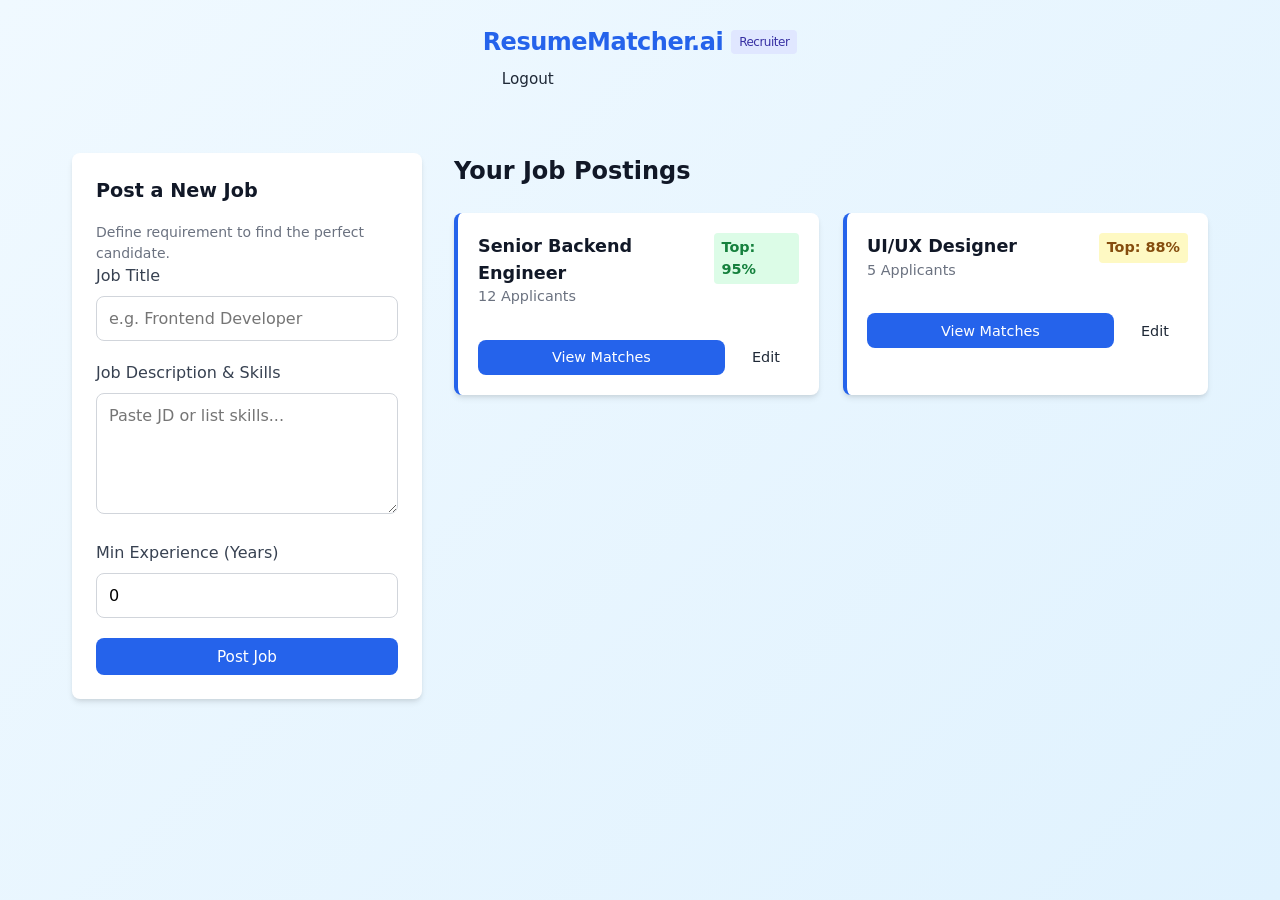
==== frontend/company.html @ cec15cab "update" ====
<!DOCTYPE html>
<html lang="en">

<head>
    <meta charset="UTF-8">
    <meta name="viewport" content="width=device-width, initial-scale=1.0">
    <title>Company Dashboard | Resume Matcher</title>
    <link rel="stylesheet" href="css/styles.css">
</head>

<body class="dashboard-body">

    <!-- Navbar -->
    <nav class="navbar glass-nav">
        <div class="container nav-container">
            <div class="logo">ResumeMatcher.ai <span class="badge"
                    style="background: #e0e7ff; color: #3730a3;">Recruiter</span></div>
            <div class="nav-links">
                <button id="btn-logout" class="btn btn-secondary">Logout</button>
            </div>
        </div>
    </nav>

    <div class="container dashboard-container">

        <!-- Sidebar / Create Job -->
        <aside class="sidebar">
            <div class="card">
                <h3>Post a New Job</h3>
                <p class="text-sm text-gray mb-1">Define requirement to find the perfect candidate.</p>
                <form id="create-job-form">
                    <div class="form-group">
                        <label for="job-title">Job Title</label>
                        <input type="text" id="job-title" placeholder="e.g. Frontend Developer" required>
                    </div>
                    <div class="form-group">
                        <label for="job-description">Job Description & Skills</label>
                        <textarea id="job-description" rows="5" placeholder="Paste JD or list skills..." required
                            class="form-textarea"></textarea>
                    </div>
                    <div class="form-group">
                        <label for="min-experience">Min Experience (Years)</label>
                        <input type="number" id="min-experience" min="0" value="0" required>
                    </div>
                    <button type="submit" class="btn btn-primary btn-block mt-1">Post Job</button>
                </form>
            </div>
        </aside>

        <!-- Main Content -->
        <main class="main-content">
            <div class="section-header">
                <h2>Your Job Postings</h2>
            </div>

            <div id="jobs-grid" class="jobs-grid matches-grid">
                <!-- Mock Job Cards will be injected here -->
            </div>
        </main>

    </div>

    <script src="js/main.js"></script>
</body>

</html>
---- frontend/css/styles.css ----
/* Global Styles */
:root {
    --primary-color: #2563eb;
    --primary-hover: #1d4ed8;
    --secondary-color: #f3f4f6;
    --secondary-text: #1f2937;
    --text-color: #111827;
    --bg-color: #ffffff;
    --modal-bg: rgba(0, 0, 0, 0.5);
    --border-radius: 8px;
    --transition-speed: 0.3s;
    --bg-gradient: linear-gradient(135deg, #f0f9ff 0%, #e0f2fe 100%);
    --shadow: 0 4px 6px -1px rgba(0, 0, 0, 0.1), 0 2px 4px -1px rgba(0, 0, 0, 0.06);
    --success-color: #10b981;
    --danger-color: #ef4444;
}

* {
    margin: 0;
    padding: 0;
    box-sizing: border-box;
    font-family: 'Inter', system-ui, -apple-system, sans-serif;
}

body {
    background: var(--bg-color);
    color: var(--text-color);
    line-height: 1.5;
    background: var(--bg-gradient);
    min-height: 100vh;
}

/* Container */
.container {
    max-width: 1200px;
    margin: 0 auto;
    padding: 0 2rem;
}

/* Navbar */
.navbar {
    display: flex;
    justify-content: space-between;
    align-items: center;
    padding: 1.5rem 0;
}

.logo {
    font-size: 1.5rem;
    font-weight: 700;
    color: var(--primary-color);
    letter-spacing: -0.5px;
    display: flex;
    align-items: center;
    gap: 0.5rem;
}

.badge {
    font-size: 0.75rem;
    background: var(--secondary-color);
    color: var(--secondary-text);
    padding: 0.2rem 0.5rem;
    border-radius: 4px;
    font-weight: 500;
}

.nav-links {
    display: flex;
    gap: 1rem;
}

/* Buttons */
.btn {
    padding: 0.6rem 1.2rem;
    border-radius: var(--border-radius);
    border: none;
    cursor: pointer;
    font-weight: 500;
    transition: all var(--transition-speed) ease;
    font-size: 0.95rem;
}

.btn-primary {
    background-color: var(--primary-color);
    color: white;
}

.btn-primary:hover {
    background-color: var(--primary-hover);
    transform: translateY(-1px);
}

.btn-secondary {
    background-color: transparent;
    color: var(--secondary-text);
}

.btn-secondary:hover {
    background-color: var(--secondary-color);
}

.btn-large {
    padding: 0.8rem 2rem;
    font-size: 1.1rem;
}

.btn-block {
    display: block;
    width: 100%;
}

/* Hero Section */
.hero-section {
    text-align: center;
    padding: 5rem 0;
    animation: fadeIn 0.8s ease-out;
}

.hero-title {
    font-size: 3.5rem;
    font-weight: 800;
    margin-bottom: 1.5rem;
    line-height: 1.1;
    color: #0f172a;
}

.hero-desc {
    font-size: 1.25rem;
    color: #475569;
    max-width: 600px;
    margin: 0 auto 2.5rem;
}

.hero-buttons {
    display: flex;
    justify-content: center;
    gap: 1.5rem;
}

/* Modal */
.modal {
    display: flex;
    /* Flex but possibly hidden */
    position: fixed;
    z-index: 1000;
    left: 0;
    top: 0;
    width: 100%;
    height: 100%;
    background-color: var(--modal-bg);
    align-items: center;
    justify-content: center;
    opacity: 1;
    transition: opacity var(--transition-speed) ease;
}

.modal.hidden {
    opacity: 0;
    pointer-events: none;
}

.modal-content {
    background-color: white;
    padding: 2.5rem;
    border-radius: 1rem;
    width: 100%;
    max-width: 400px;
    position: relative;
    box-shadow: 0 20px 25px -5px rgba(0, 0, 0, 0.1), 0 10px 10px -5px rgba(0, 0, 0, 0.04);
}

.close-btn {
    position: absolute;
    top: 1rem;
    right: 1.5rem;
    font-size: 1.5rem;
    cursor: pointer;
    color: #9ca3af;
}

.close-btn:hover {
    color: #4b5563;
}

/* Forms */
.auth-form-container h2 {
    margin-bottom: 1.5rem;
    font-size: 1.8rem;
    color: #111827;
    text-align: center;
}

.auth-form-container.hidden {
    display: none;
}

.form-group {
    margin-bottom: 1.25rem;
}

.form-group label {
    display: block;
    margin-bottom: 0.5rem;
    font-weight: 500;
    color: #374151;
}

.form-group input,
.form-group select,
.form-group textarea {
    width: 100%;
    padding: 0.75rem;
    border: 1px solid #d1d5db;
    border-radius: var(--border-radius);
    font-size: 1rem;
    transition: border-color 0.2s;
    font-family: inherit;
}

.form-group textarea {
    resize: vertical;
}

.form-group input:focus,
.form-group select:focus,
.form-group textarea:focus {
    outline: none;
    border-color: var(--primary-color);
    box-shadow: 0 0 0 3px rgba(37, 99, 235, 0.1);
}

.auth-switch {
    margin-top: 1.5rem;
    text-align: center;
    font-size: 0.9rem;
    color: #6b7280;
}

.auth-switch a {
    color: var(--primary-color);
    text-decoration: none;
    font-weight: 600;
}

.auth-switch a:hover {
    text-decoration: underline;
}

/* Dashboard Layout */
.dashboard-container {
    display: grid;
    grid-template-columns: 350px 1fr;
    gap: 2rem;
    padding-top: 2rem;
    padding-bottom: 3rem;
}

.sidebar {
    display: flex;
    flex-direction: column;
    gap: 1.5rem;
}

.main-content {
    display: flex;
    flex-direction: column;
}

.section-header {
    display: flex;
    justify-content: space-between;
    align-items: center;
    margin-bottom: 1.5rem;
}

.section-header h2 {
    font-size: 1.5rem;
    color: var(--text-color);
}

/* Cards */
.card {
    background: white;
    padding: 1.5rem;
    border-radius: var(--border-radius);
    box-shadow: var(--shadow);
    transition: transform var(--transition-speed);
}

.card h3 {
    margin-bottom: 1rem;
    font-size: 1.2rem;
    color: var(--text-color);
}

.text-gray {
    color: #6b7280;
}

.text-sm {
    font-size: 0.875rem;
}

.mt-1 {
    margin-top: 1rem;
}

.hidden {
    display: none !important;
}

/* Upload Area */
.file-drop-area {
    border: 2px dashed #cbd5e1;
    border-radius: var(--border-radius);
    padding: 2rem;
    text-align: center;
    transition: border-color 0.3s;
    cursor: pointer;
    position: relative;
    background: #f8fafc;
    margin-bottom: 1rem;
}

.file-drop-area:hover {
    border-color: var(--primary-color);
    background: #f0f9ff;
}

.file-msg {
    color: #64748b;
    font-weight: 500;
}

.file-input {
    position: absolute;
    left: 0;
    top: 0;
    height: 100%;
    width: 100%;
    opacity: 0;
    cursor: pointer;
}

/* Tags */
.tags-container {
    display: flex;
    flex-wrap: wrap;
    gap: 0.5rem;
    margin-top: 0.5rem;
}

.tag {
    background: #e0f2fe;
    color: #0369a1;
    padding: 0.3rem 0.6rem;
    border-radius: 4px;
    font-size: 0.85rem;
    font-weight: 500;
}

.profile-section {
    margin-bottom: 1rem;
    padding-bottom: 1rem;
    border-bottom: 1px solid #e5e7eb;
}

.profile-section:last-child {
    border-bottom: none;
    margin-bottom: 0;
    padding-bottom: 0;
}

/* Match Cards */
.matches-grid {
    display: grid;
    grid-template-columns: repeat(auto-fill, minmax(300px, 1fr));
    gap: 1.5rem;
}

.match-card {
    background: white;
    border-radius: var(--border-radius);
    padding: 1.25rem;
    box-shadow: var(--shadow);
    border-left: 4px solid var(--primary-color);
}

.match-card:hover {
    transform: translateY(-2px);
    box-shadow: 0 10px 15px -3px rgba(0, 0, 0, 0.1);
}

.match-header {
    display: flex;
    justify-content: space-between;
    align-items: flex-start;
    margin-bottom: 0.5rem;
}

.job-title {
    font-weight: 700;
    font-size: 1.1rem;
    color: var(--text-color);
}

.company-name {
    color: #6b7280;
    font-size: 0.9rem;
    margin-bottom: 1rem;
}

.match-score {
    background: #dcfce7;
    color: #15803d;
    font-weight: 700;
    padding: 0.25rem 0.5rem;
    border-radius: 4px;
    font-size: 0.9rem;
}

.match-score.medium {
    background: #fef9c3;
    color: #854d0e;
}

.match-summary {
    font-size: 0.9rem;
    color: #4b5563;
    background: #f9fafb;
    padding: 0.75rem;
    border-radius: 4px;
    margin-top: 1rem;
}

/* Animations */
@keyframes fadeIn {
    from {
        opacity: 0;
        transform: translateY(20px);
    }

    to {
        opacity: 1;
        transform: translateY(0);
    }
}

/* Responsive */
@media (max-width: 768px) {
    .hero-title {
        font-size: 2.5rem;
    }

    .navbar {
        padding: 1rem 0;
    }

    .modal-content {
        margin: 1rem;
        padding: 1.5rem;
    }

    .dashboard-container {
        grid-template-columns: 1fr;
    }
}
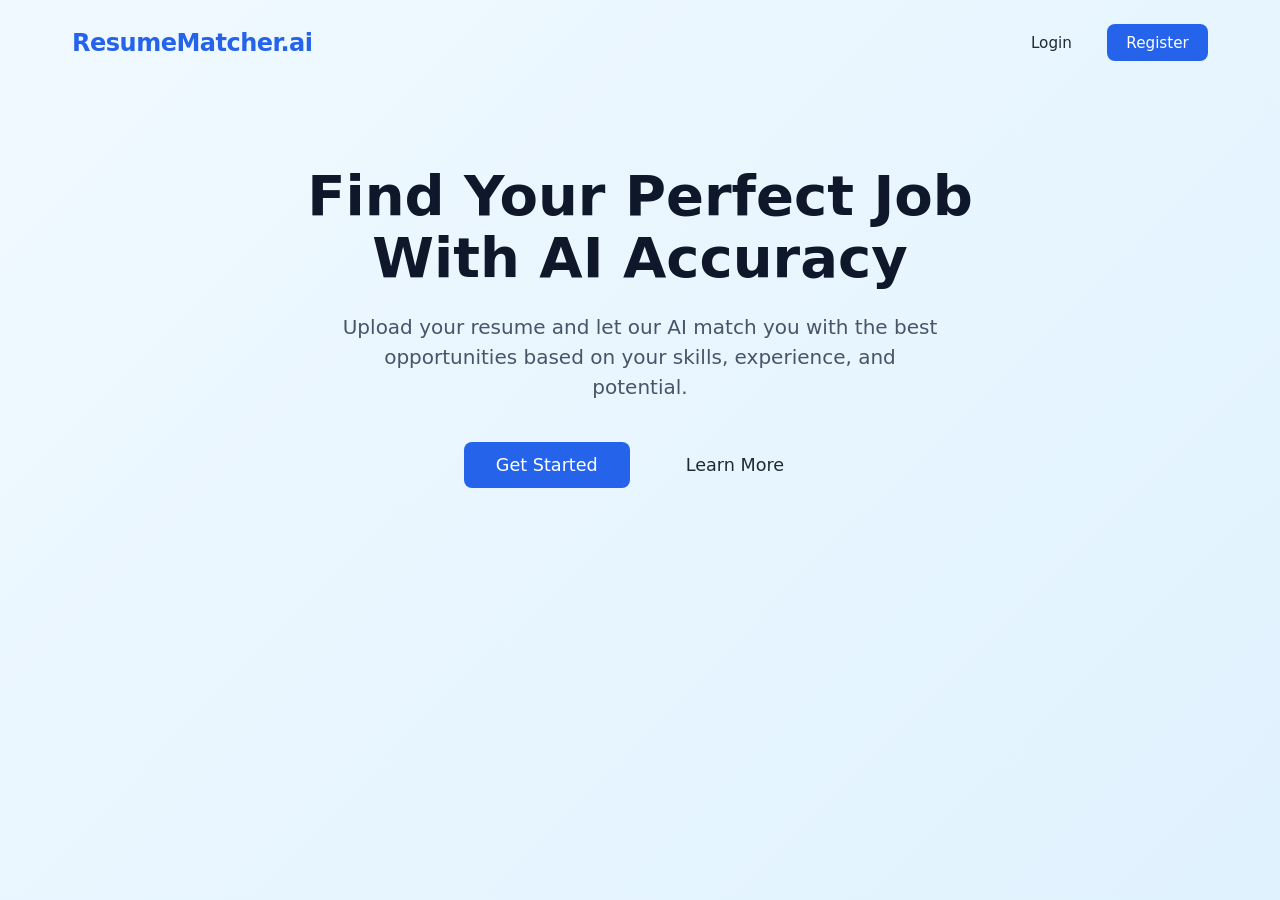
==== commit 0755d313: "backend update" ====
--- a/frontend/company.html
+++ b/frontend/company.html
@@ -30,6 +30,10 @@
                 <p class="text-sm text-gray mb-1">Define requirement to find the perfect candidate.</p>
                 <form id="create-job-form">
                     <div class="form-group">
+                        <label for="company-name">Company Name</label>
+                        <input type="text" id="company-name" placeholder="e.g. TechCorp Inc." required>
+                    </div>
+                    <div class="form-group">
                         <label for="job-title">Job Title</label>
                         <input type="text" id="job-title" placeholder="e.g. Frontend Developer" required>
                     </div>
@@ -41,6 +45,14 @@
                     <div class="form-group">
                         <label for="min-experience">Min Experience (Years)</label>
                         <input type="number" id="min-experience" min="0" value="0" required>
+                    </div>
+                    <div class="form-group">
+                        <label for="min-cgpa">Min CGPA</label>
+                        <input type="number" id="min-cgpa" min="0" max="10" step="0.1" value="0.0" required>
+                    </div>
+                    <div class="form-group">
+                        <label for="job-skills">Required Skills (Comma separated)</label>
+                        <input type="text" id="job-skills" placeholder="e.g. Python, React, Sql" required>
                     </div>
                     <button type="submit" class="btn btn-primary btn-block mt-1">Post Job</button>
                 </form>
--- a/frontend/css/styles.css
+++ b/frontend/css/styles.css
@@ -305,6 +305,10 @@
     margin-top: 1rem;
 }
 
+.mt-2 {
+    margin-top: 1.5rem;
+}
+
 .hidden {
     display: none !important;
 }
@@ -433,21 +437,87 @@
     margin-top: 1rem;
 }
 
-/* Animations */
-@keyframes fadeIn {
-    from {
-        opacity: 0;
-        transform: translateY(20px);
-    }
-
-    to {
-        opacity: 1;
-        transform: translateY(0);
-    }
+/* Match Report Page Styles */
+.match-report-container {
+    padding-top: 2rem;
+    padding-bottom: 3rem;
+    max-width: 800px;
+    /* Narrower for report readability */
+}
+
+.report-header-card {
+    display: flex;
+    justify-content: space-between;
+    align-items: center;
+    background: linear-gradient(to right, #ffffff, #f0f9ff);
+}
+
+.score-circle-container {
+    text-align: center;
+}
+
+.score-circle {
+    width: 100px;
+    height: 100px;
+    border-radius: 50%;
+    border: 8px solid var(--success-color);
+    display: flex;
+    align-items: center;
+    justify-content: center;
+    margin-bottom: 0.5rem;
+}
+
+.score-circle span {
+    font-size: 1.8rem;
+    font-weight: 800;
+    color: var(--text-color);
+}
+
+.ai-summary-text {
+    line-height: 1.7;
+    color: #374151;
+}
+
+.skills-grid {
+    display: grid;
+    grid-template-columns: 1fr 1fr;
+    gap: 1.5rem;
+}
+
+.text-success {
+    color: var(--success-color);
+}
+
+.text-danger {
+    color: var(--danger-color);
+}
+
+.tag.success {
+    background: #d1fae5;
+    color: #065f46;
+}
+
+.tag.missing {
+    background: #fee2e2;
+    color: #991b1b;
 }
 
 /* Responsive */
 @media (max-width: 768px) {
+    .match-report-container {
+        padding: 1rem;
+    }
+
+    .report-header-card {
+        flex-direction: column;
+        text-align: center;
+        gap: 1.5rem;
+    }
+
+    .skills-grid {
+        grid-template-columns: 1fr;
+    }
+
     .hero-title {
         font-size: 2.5rem;
     }
